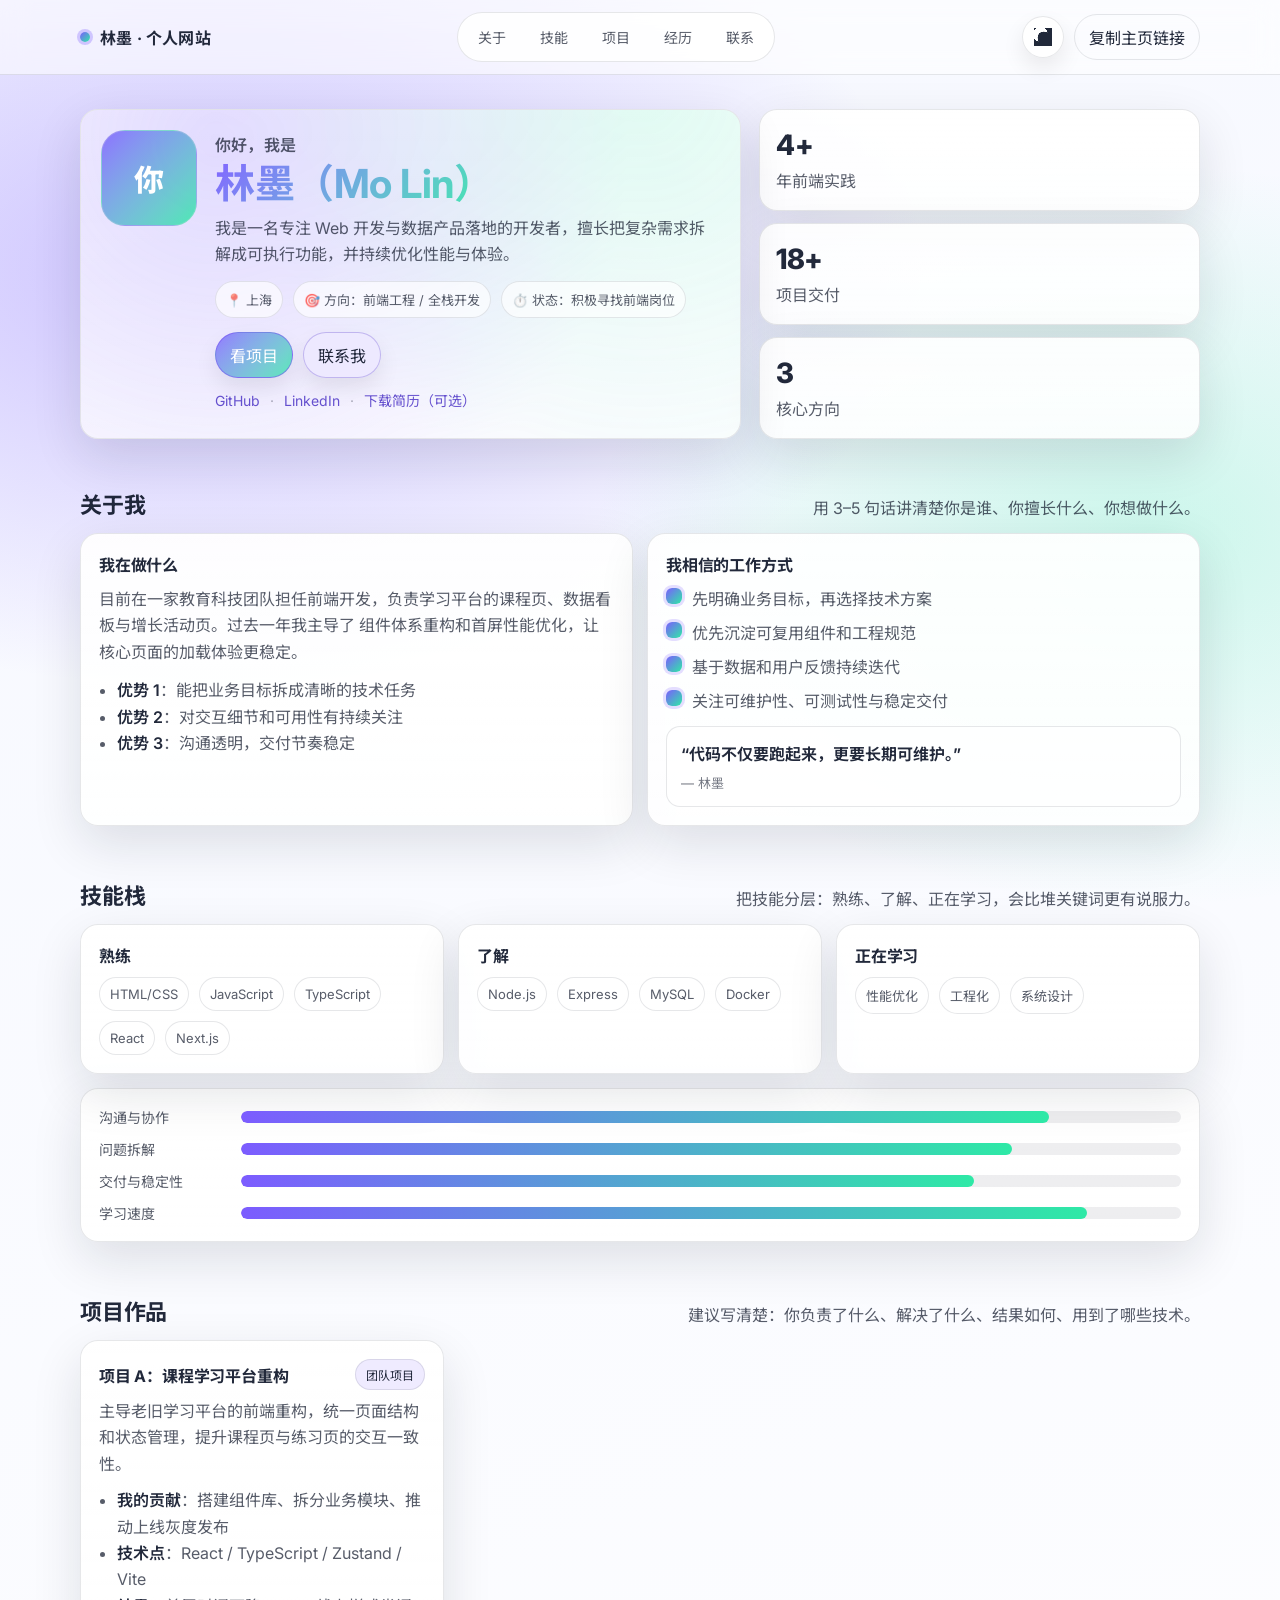
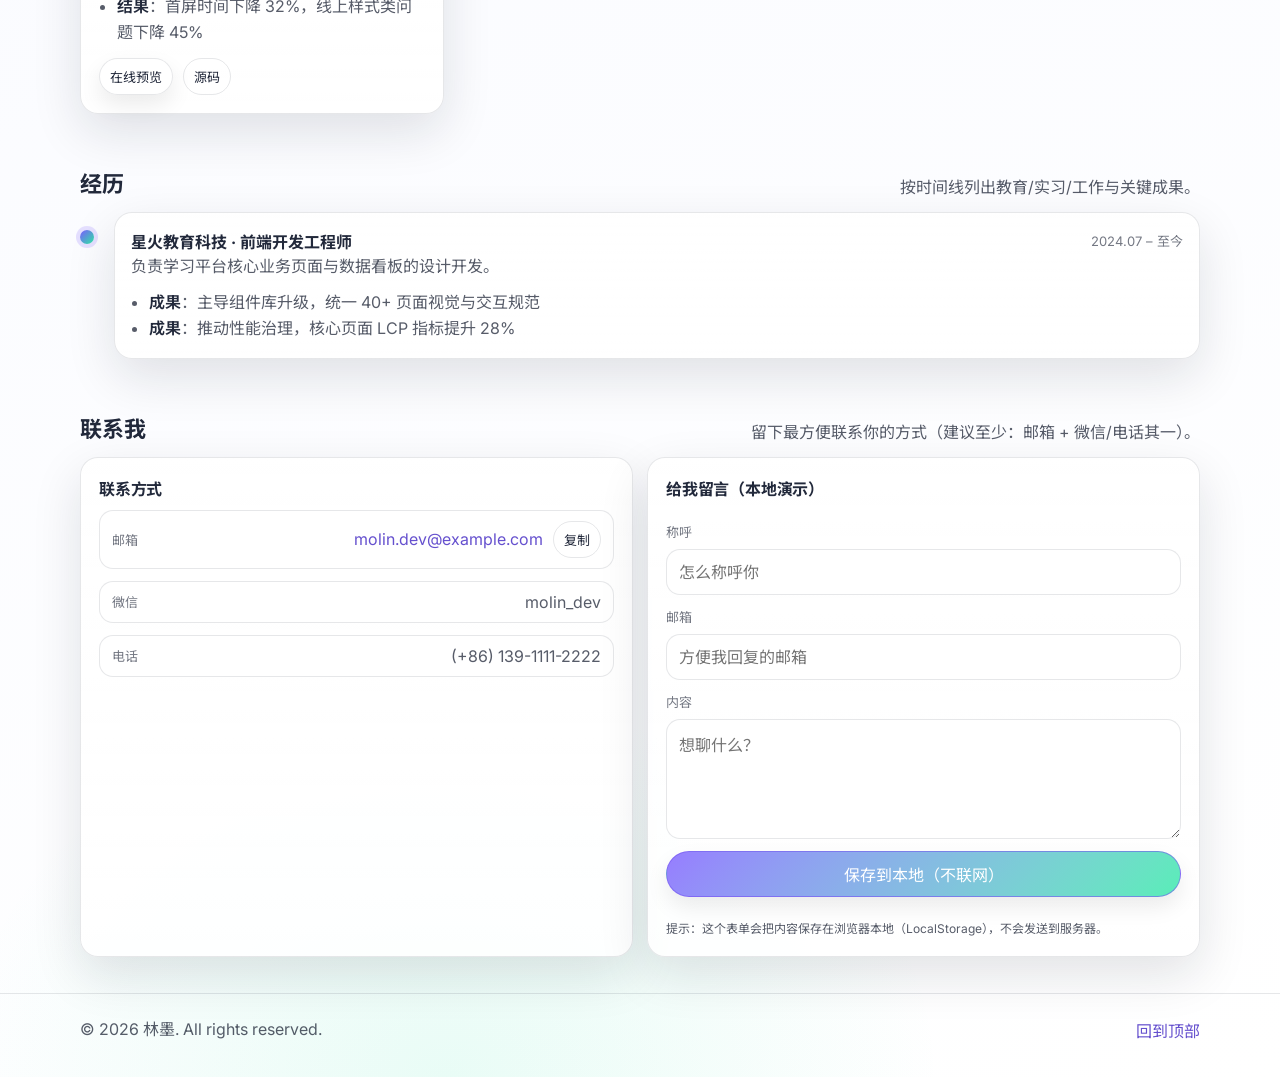
==== index.html @ f3e246c1 "Add files via upload" ====
<!doctype html>
<html lang="zh-CN">
  <head>
    <meta charset="UTF-8" />
    <meta name="viewport" content="width=device-width, initial-scale=1.0" />
    <meta name="description" content="个人自我介绍网站 / 作品集" />
    <title>我的自我介绍</title>
    <link rel="preconnect" href="https://fonts.googleapis.com" />
    <link rel="preconnect" href="https://fonts.gstatic.com" crossorigin />
    <link
      href="https://fonts.googleapis.com/css2?family=Inter:wght@400;500;600;700&family=Noto+Sans+SC:wght@400;500;600;700&display=swap"
      rel="stylesheet"
    />
    <link rel="stylesheet" href="./styles.css" />
  </head>
  <body>
    <a class="skip-link" href="#main">跳到主要内容</a>

    <header class="topbar" id="top">
      <div class="container topbar__inner">
        <a class="brand" href="#top" aria-label="返回顶部">
          <span class="brand__dot" aria-hidden="true"></span>
          <span class="brand__text">林墨 · 个人网站</span>
        </a>

        <nav class="nav" aria-label="主导航">
          <a class="nav__link" href="#about">关于</a>
          <a class="nav__link" href="#skills">技能</a>
          <a class="nav__link" href="#projects">项目</a>
          <a class="nav__link" href="#experience">经历</a>
          <a class="nav__link" href="#contact">联系</a>
        </nav>

        <div class="actions">
          <button class="icon-btn" id="themeToggle" type="button" aria-label="切换主题">
            <span class="icon" data-icon="sun" aria-hidden="true"></span>
          </button>
          <button class="btn btn--ghost" id="copyLink" type="button">复制主页链接</button>
        </div>
      </div>
    </header>

    <main id="main">
      <section class="hero">
        <div class="container hero__inner">
          <div class="hero__card">
            <div class="hero__avatar" role="img" aria-label="头像占位符">你</div>
            <div class="hero__content">
              <p class="kicker">你好，我是</p>
              <h1 class="hero__title">
                <span class="grad" id="profileName">林墨（Mo Lin）</span>
              </h1>
              <p class="hero__subtitle" id="profileBio">
                我是一名专注 Web 开发与数据产品落地的开发者，擅长把复杂需求拆解成可执行功能，并持续优化性能与体验。
              </p>

              <div class="hero__meta">
                <span class="pill" id="profileCity">📍 上海</span>
                <span class="pill" id="profileDirection">🎯 方向：前端工程 / 全栈开发</span>
                <span class="pill" id="profileStatus">⏱️ 状态：积极寻找前端岗位</span>
              </div>

              <div class="hero__cta">
                <a class="btn btn--primary" href="#projects">看项目</a>
                <a class="btn btn--soft" href="#contact">联系我</a>
              </div>

              <div class="hero__quick">
                <a class="link" id="githubLink" href="https://github.com/molin-dev" target="_blank" rel="noreferrer">GitHub</a>
                <span class="sep" aria-hidden="true">·</span>
                <a class="link" id="linkedinLink" href="https://www.linkedin.com/in/molin-dev/" target="_blank" rel="noreferrer">LinkedIn</a>
                <span class="sep" aria-hidden="true">·</span>
                <a class="link" href="#" id="downloadResume">下载简历（可选）</a>
              </div>
            </div>
          </div>

          <div class="hero__stats" aria-label="个人亮点">
            <div class="stat">
              <div class="stat__num">4+</div>
              <div class="stat__label">年前端实践</div>
            </div>
            <div class="stat">
              <div class="stat__num">18+</div>
              <div class="stat__label">项目交付</div>
            </div>
            <div class="stat">
              <div class="stat__num">3</div>
              <div class="stat__label">核心方向</div>
            </div>
          </div>
        </div>
      </section>

      <section class="section" id="about">
        <div class="container">
          <div class="section__head">
            <h2 class="section__title">关于我</h2>
            <p class="section__desc">用 3–5 句话讲清楚你是谁、你擅长什么、你想做什么。</p>
          </div>

          <div class="grid grid--2">
            <div class="card">
              <h3 class="card__title">我在做什么</h3>
              <p class="muted">
                目前在一家教育科技团队担任前端开发，负责学习平台的课程页、数据看板与增长活动页。过去一年我主导了
                组件体系重构和首屏性能优化，让核心页面的加载体验更稳定。
              </p>
              <ul class="list">
                <li><strong>优势 1</strong>：能把业务目标拆成清晰的技术任务</li>
                <li><strong>优势 2</strong>：对交互细节和可用性有持续关注</li>
                <li><strong>优势 3</strong>：沟通透明，交付节奏稳定</li>
              </ul>
            </div>

            <div class="card">
              <h3 class="card__title">我相信的工作方式</h3>
              <ul class="checks">
                <li>先明确业务目标，再选择技术方案</li>
                <li>优先沉淀可复用组件和工程规范</li>
                <li>基于数据和用户反馈持续迭代</li>
                <li>关注可维护性、可测试性与稳定交付</li>
              </ul>
              <div class="quote">
                <p>“代码不仅要跑起来，更要长期可维护。”</p>
                <span class="quote__by">— 林墨</span>
              </div>
            </div>
          </div>
        </div>
      </section>

      <section class="section" id="skills">
        <div class="container">
          <div class="section__head">
            <h2 class="section__title">技能栈</h2>
            <p class="section__desc">把技能分层：熟练、了解、正在学习，会比堆关键词更有说服力。</p>
          </div>

          <div class="grid grid--3" id="skillsGrid">
            <div class="card">
              <h3 class="card__title">熟练</h3>
              <div class="tags">
                <span class="tag">HTML/CSS</span>
                <span class="tag">JavaScript</span>
                <span class="tag">TypeScript</span>
                <span class="tag">React</span>
                <span class="tag">Next.js</span>
              </div>
            </div>
            <div class="card">
              <h3 class="card__title">了解</h3>
              <div class="tags">
                <span class="tag">Node.js</span>
                <span class="tag">Express</span>
                <span class="tag">MySQL</span>
                <span class="tag">Docker</span>
              </div>
            </div>
            <div class="card">
              <h3 class="card__title">正在学习</h3>
              <div class="tags">
                <span class="tag">性能优化</span>
                <span class="tag">工程化</span>
                <span class="tag">系统设计</span>
              </div>
            </div>
          </div>

          <div class="card card--wide">
            <div class="meter">
              <div class="meter__row">
                <span class="meter__label">沟通与协作</span>
                <span class="meter__bar" style="--v: 86%"></span>
              </div>
              <div class="meter__row">
                <span class="meter__label">问题拆解</span>
                <span class="meter__bar" style="--v: 82%"></span>
              </div>
              <div class="meter__row">
                <span class="meter__label">交付与稳定性</span>
                <span class="meter__bar" style="--v: 78%"></span>
              </div>
              <div class="meter__row">
                <span class="meter__label">学习速度</span>
                <span class="meter__bar" style="--v: 90%"></span>
              </div>
            </div>
          </div>
        </div>
      </section>

      <section class="section" id="projects">
        <div class="container">
          <div class="section__head">
            <h2 class="section__title">项目作品</h2>
            <p class="section__desc">建议写清楚：你负责了什么、解决了什么、结果如何、用到了哪些技术。</p>
          </div>

          <div class="grid grid--3" id="projectsGrid">
            <article class="card project">
              <div class="project__top">
                <h3 class="project__title">项目 A：课程学习平台重构</h3>
                <span class="badge">团队项目</span>
              </div>
              <p class="muted">
                主导老旧学习平台的前端重构，统一页面结构和状态管理，提升课程页与练习页的交互一致性。
              </p>
              <ul class="list list--compact">
                <li><strong>我的贡献</strong>：搭建组件库、拆分业务模块、推动上线灰度发布</li>
                <li><strong>技术点</strong>：React / TypeScript / Zustand / Vite</li>
                <li><strong>结果</strong>：首屏时间下降 32%，线上样式类问题下降 45%</li>
              </ul>
              <div class="project__links">
                <a class="btn btn--tiny" href="https://example.com/learn" target="_blank" rel="noreferrer">在线预览</a>
                <a class="btn btn--tiny btn--ghost" href="https://github.com/molin-dev/learn-platform" target="_blank" rel="noreferrer">源码</a>
              </div>
            </article>
          </div>
        </div>
      </section>

      <section class="section" id="experience">
        <div class="container">
          <div class="section__head">
            <h2 class="section__title">经历</h2>
            <p class="section__desc">按时间线列出教育/实习/工作与关键成果。</p>
          </div>

          <div class="timeline" id="experienceTimeline">
            <div class="tl-item">
              <div class="tl-dot" aria-hidden="true"></div>
              <div class="tl-card">
                <div class="tl-top">
                  <h3 class="tl-title">星火教育科技 · 前端开发工程师</h3>
                  <span class="tl-time">2024.07 – 至今</span>
                </div>
                <p class="muted">负责学习平台核心业务页面与数据看板的设计开发。</p>
                <ul class="list list--compact">
                  <li><strong>成果</strong>：主导组件库升级，统一 40+ 页面视觉与交互规范</li>
                  <li><strong>成果</strong>：推动性能治理，核心页面 LCP 指标提升 28%</li>
                </ul>
              </div>
            </div>
          </div>
        </div>
      </section>

      <section class="section" id="contact">
        <div class="container">
          <div class="section__head">
            <h2 class="section__title">联系我</h2>
            <p class="section__desc">留下最方便联系你的方式（建议至少：邮箱 + 微信/电话其一）。</p>
          </div>

          <div class="grid grid--2">
            <div class="card">
              <h3 class="card__title">联系方式</h3>
              <div class="contact">
                <div class="contact__row">
                  <span class="contact__k">邮箱</span>
                  <span class="contact__v">
                    <a class="link" id="emailLink" href="mailto:molin.dev@example.com">molin.dev@example.com</a>
                    <button class="btn btn--tiny btn--ghost" id="copyEmail" type="button">复制</button>
                  </span>
                </div>
                <div class="contact__row">
                  <span class="contact__k">微信</span>
                  <span class="contact__v">molin_dev</span>
                </div>
                <div class="contact__row">
                  <span class="contact__k">电话</span>
                  <span class="contact__v">(+86) 139-1111-2222</span>
                </div>
              </div>
            </div>

            <form class="card form" id="contactForm">
              <h3 class="card__title">给我留言（本地演示）</h3>
              <label class="field">
                <span class="field__label">称呼</span>
                <input class="field__input" name="name" placeholder="怎么称呼你" autocomplete="name" required />
              </label>
              <label class="field">
                <span class="field__label">邮箱</span>
                <input
                  class="field__input"
                  type="email"
                  name="email"
                  placeholder="方便我回复的邮箱"
                  autocomplete="email"
                  required
                />
              </label>
              <label class="field">
                <span class="field__label">内容</span>
                <textarea class="field__input field__input--area" name="message" placeholder="想聊什么？" required></textarea>
              </label>
              <button class="btn btn--primary" type="submit">保存到本地（不联网）</button>
              <p class="muted tiny">
                提示：这个表单会把内容保存在浏览器本地（LocalStorage），不会发送到服务器。
              </p>
            </form>
          </div>
        </div>
      </section>
    </main>

    <footer class="footer">
      <div class="container footer__inner">
        <span class="muted">© <span id="year"></span> 林墨. All rights reserved.</span>
        <a class="link" href="#top">回到顶部</a>
      </div>
    </footer>

    <div class="toast" id="toast" role="status" aria-live="polite" aria-atomic="true"></div>

    <script src="./script.js"></script>
  </body>
</html>
---- styles.css ----
:root{
  --bg: #070A12;
  --bg2:#0B1020;
  --card: rgba(255,255,255,.06);
  --card2: rgba(255,255,255,.08);
  --border: rgba(255,255,255,.12);
  --text: rgba(255,255,255,.92);
  --muted: rgba(255,255,255,.68);
  --muted2: rgba(255,255,255,.56);
  --shadow: 0 18px 50px rgba(0,0,0,.45);
  --primary: #7C5CFF;
  --primary2:#2EE9A6;
  --focus: rgba(124, 92, 255, .45);
  --radius: 18px;
  --container: 1120px;
}

[data-theme="light"]{
  --bg: #F6F8FF;
  --bg2:#FFFFFF;
  --card: rgba(255,255,255,.86);
  --card2: rgba(255,255,255,.92);
  --border: rgba(15, 23, 42, .10);
  --text: rgba(15, 23, 42, .92);
  --muted: rgba(15, 23, 42, .70);
  --muted2: rgba(15, 23, 42, .58);
  --shadow: 0 18px 50px rgba(15,23,42,.12);
  --focus: rgba(124, 92, 255, .25);
}

*{ box-sizing:border-box; }
html{ scroll-behavior:smooth; }
body{
  margin:0;
  font-family: Inter, "Noto Sans SC", system-ui, -apple-system, "Segoe UI", Roboto, Arial, sans-serif;
  color: var(--text);
  background:
    radial-gradient(1200px 700px at 16% 10%, rgba(124,92,255,.35), transparent 60%),
    radial-gradient(900px 600px at 90% 20%, rgba(46,233,166,.22), transparent 62%),
    radial-gradient(900px 700px at 35% 100%, rgba(46,233,166,.10), transparent 55%),
    linear-gradient(160deg, var(--bg), var(--bg2));
  min-height:100dvh;
}

a{ color: inherit; text-decoration: none; }
button, input, textarea{ font: inherit; color: inherit; }

.container{
  width: min(var(--container), calc(100% - 40px));
  margin: 0 auto;
}

.skip-link{
  position:absolute;
  left:-9999px;
  top:10px;
  padding:10px 12px;
  background: var(--card2);
  border: 1px solid var(--border);
  border-radius: 12px;
  box-shadow: var(--shadow);
}
.skip-link:focus{ left: 12px; outline: none; box-shadow: 0 0 0 4px var(--focus), var(--shadow); }

.topbar{
  position: sticky;
  top: 0;
  z-index: 40;
  backdrop-filter: blur(14px);
  background: color-mix(in srgb, var(--bg2) 55%, transparent);
  border-bottom: 1px solid var(--border);
}
.topbar__inner{
  display:flex;
  align-items:center;
  justify-content:space-between;
  gap: 14px;
  padding: 12px 0;
}

.brand{ display:flex; align-items:center; gap:10px; }
.brand__dot{
  width: 10px;
  height: 10px;
  border-radius: 999px;
  background: linear-gradient(135deg, var(--primary), var(--primary2));
  box-shadow: 0 0 0 3px color-mix(in srgb, var(--primary) 30%, transparent);
}
.brand__text{ font-weight: 700; letter-spacing: .2px; }

.nav{
  display:flex;
  align-items:center;
  gap: 14px;
  padding: 6px 10px;
  border: 1px solid var(--border);
  border-radius: 999px;
  background: var(--card);
}
.nav__link{
  font-size: 14px;
  color: var(--muted);
  padding: 8px 10px;
  border-radius: 999px;
}
.nav__link:hover{
  color: var(--text);
  background: color-mix(in srgb, var(--card2) 70%, transparent);
}

.actions{ display:flex; align-items:center; gap: 10px; }

.btn{
  display:inline-flex;
  align-items:center;
  justify-content:center;
  gap: 8px;
  padding: 10px 14px;
  border-radius: 999px;
  border: 1px solid var(--border);
  background: var(--card);
  color: var(--text);
  cursor:pointer;
  box-shadow: 0 10px 22px rgba(0,0,0,.08);
  transition: transform .14s ease, background .14s ease, border-color .14s ease;
}
.btn:hover{ transform: translateY(-1px); background: var(--card2); }
.btn:active{ transform: translateY(0); }
.btn:focus-visible{ outline:none; box-shadow: 0 0 0 4px var(--focus), 0 10px 22px rgba(0,0,0,.08); }

.btn--primary{
  border-color: color-mix(in srgb, var(--primary) 55%, var(--border));
  background: linear-gradient(135deg, color-mix(in srgb, var(--primary) 80%, #000 0%), color-mix(in srgb, var(--primary2) 80%, #000 0%));
  color: white;
}
.btn--primary:hover{ background: linear-gradient(135deg, color-mix(in srgb, var(--primary) 88%, #000 0%), color-mix(in srgb, var(--primary2) 88%, #000 0%)); }
.btn--ghost{ background: transparent; box-shadow: none; }
.btn--soft{ background: color-mix(in srgb, var(--primary) 12%, var(--card)); border-color: color-mix(in srgb, var(--primary) 25%, var(--border)); }
.btn--tiny{ padding: 8px 10px; font-size: 13px; }

.icon-btn{
  width: 42px;
  height: 42px;
  border-radius: 999px;
  border: 1px solid var(--border);
  background: var(--card);
  cursor:pointer;
  display:grid;
  place-items:center;
  box-shadow: 0 10px 22px rgba(0,0,0,.08);
}
.icon-btn:hover{ background: var(--card2); }
.icon-btn:focus-visible{ outline:none; box-shadow: 0 0 0 4px var(--focus), 0 10px 22px rgba(0,0,0,.08); }

.icon{
  width: 18px;
  height: 18px;
  display:block;
  background: currentColor;
  mask: var(--mask) center/contain no-repeat;
  -webkit-mask: var(--mask) center/contain no-repeat;
}
.icon[data-icon="sun"]{
  --mask: radial-gradient(circle at 50% 50%, #000 36%, transparent 37%),
          conic-gradient(from 0deg, #000 0 10deg, transparent 10deg 45deg, #000 45deg 55deg, transparent 55deg 90deg, #000 90deg 100deg, transparent 100deg 135deg, #000 135deg 145deg, transparent 145deg 180deg, #000 180deg 190deg, transparent 190deg 225deg, #000 225deg 235deg, transparent 235deg 270deg, #000 270deg 280deg, transparent 280deg 315deg, #000 315deg 325deg, transparent 325deg 360deg);
}
.icon[data-icon="moon"]{
  --mask: radial-gradient(circle at 35% 35%, transparent 44%, #000 45%),
          radial-gradient(circle at 55% 55%, #000 45%, transparent 46%);
}

.hero{
  padding: 34px 0 22px;
}
.hero__inner{
  display:grid;
  grid-template-columns: 1.2fr .8fr;
  gap: 18px;
  align-items: stretch;
}

.hero__card{
  display:flex;
  gap: 18px;
  padding: 20px;
  border-radius: var(--radius);
  border: 1px solid var(--border);
  background: linear-gradient(180deg, var(--card2), var(--card));
  box-shadow: var(--shadow);
  position: relative;
  overflow: hidden;
}
.hero__card::before{
  content:"";
  position:absolute;
  inset: -60px;
  background: radial-gradient(circle at 25% 20%, rgba(124,92,255,.20), transparent 60%),
              radial-gradient(circle at 80% 10%, rgba(46,233,166,.14), transparent 55%);
  filter: blur(10px);
  pointer-events:none;
}
.hero__card > *{ position: relative; }

.hero__avatar{
  width: 96px;
  height: 96px;
  border-radius: 24px;
  display:grid;
  place-items:center;
  font-weight: 800;
  font-size: 30px;
  background: linear-gradient(135deg, color-mix(in srgb, var(--primary) 85%, #000 0%), color-mix(in srgb, var(--primary2) 85%, #000 0%));
  color: white;
  flex: 0 0 auto;
  border: 1px solid color-mix(in srgb, rgba(255,255,255,.35) 60%, var(--border));
}

.kicker{
  margin: 2px 0 6px;
  color: var(--muted);
  font-weight: 600;
  letter-spacing: .2px;
}
.hero__title{
  margin: 0;
  font-size: clamp(26px, 3.2vw, 40px);
  letter-spacing: -0.5px;
  line-height: 1.1;
}
.grad{
  background: linear-gradient(135deg, color-mix(in srgb, var(--primary) 95%, #fff 0%), color-mix(in srgb, var(--primary2) 95%, #fff 0%));
  -webkit-background-clip: text;
  background-clip: text;
  color: transparent;
}
.hero__subtitle{
  margin: 10px 0 0;
  color: var(--muted);
  line-height: 1.6;
  max-width: 60ch;
}
.hero__meta{
  display:flex;
  flex-wrap:wrap;
  gap: 10px;
  margin-top: 14px;
}
.pill{
  font-size: 13px;
  padding: 8px 10px;
  border-radius: 999px;
  border: 1px solid var(--border);
  background: color-mix(in srgb, var(--card2) 70%, transparent);
  color: var(--muted);
}
.hero__cta{ display:flex; gap: 10px; margin-top: 14px; flex-wrap:wrap; }
.hero__quick{ margin-top: 12px; color: var(--muted2); font-size: 14px; }
.sep{ opacity: .55; padding: 0 6px; }

.hero__stats{
  display:grid;
  grid-template-columns: 1fr;
  gap: 12px;
}
.stat{
  padding: 18px 16px;
  border-radius: var(--radius);
  border: 1px solid var(--border);
  background: linear-gradient(180deg, var(--card2), var(--card));
  box-shadow: var(--shadow);
}
.stat__num{
  font-weight: 800;
  font-size: 28px;
  letter-spacing: -0.4px;
}
.stat__label{ color: var(--muted); margin-top: 6px; }

.section{ padding: 26px 0; }
.section__head{
  display:flex;
  align-items:flex-end;
  justify-content:space-between;
  gap: 14px;
  margin-bottom: 14px;
}
.section__title{
  font-size: 22px;
  margin: 0;
  letter-spacing: -0.2px;
}
.section__desc{ margin: 0; color: var(--muted); max-width: 70ch; }

.grid{ display:grid; gap: 14px; }
.grid--2{ grid-template-columns: repeat(2, minmax(0,1fr)); }
.grid--3{ grid-template-columns: repeat(3, minmax(0,1fr)); }

.card{
  padding: 18px;
  border-radius: var(--radius);
  border: 1px solid var(--border);
  background: linear-gradient(180deg, var(--card2), var(--card));
  box-shadow: var(--shadow);
}
.card--wide{ margin-top: 14px; }
.card__title{ margin: 0 0 10px; font-size: 16px; letter-spacing: -0.2px; }
.muted{ color: var(--muted); line-height: 1.65; margin: 0; }
.tiny{ font-size: 12px; margin-top: 10px; }

.list{ margin: 12px 0 0; padding-left: 18px; color: var(--muted); line-height: 1.65; }
.list strong{ color: var(--text); font-weight: 600; }
.list--compact{ margin-top: 10px; }

.checks{ list-style: none; padding: 0; margin: 0; display:grid; gap: 10px; color: var(--muted); }
.checks li{
  padding-left: 26px;
  position: relative;
}
.checks li::before{
  content:"";
  width: 16px;
  height: 16px;
  border-radius: 6px;
  position: absolute;
  left: 0;
  top: 2px;
  background: linear-gradient(135deg, var(--primary), var(--primary2));
  box-shadow: 0 0 0 3px color-mix(in srgb, var(--primary) 20%, transparent);
}

.quote{
  margin-top: 14px;
  padding: 14px 14px;
  border-radius: 14px;
  border: 1px solid var(--border);
  background: color-mix(in srgb, var(--card2) 70%, transparent);
}
.quote p{ margin: 0; font-weight: 650; }
.quote__by{ display:block; margin-top: 8px; color: var(--muted2); font-size: 13px; }

.tags{ display:flex; flex-wrap:wrap; gap: 10px; }
.tag{
  padding: 8px 10px;
  border-radius: 999px;
  border: 1px solid var(--border);
  background: color-mix(in srgb, var(--card2) 70%, transparent);
  color: var(--muted);
  font-size: 13px;
}

.meter{ display:grid; gap: 12px; }
.meter__row{ display:grid; grid-template-columns: 130px 1fr; gap: 12px; align-items:center; }
.meter__label{ color: var(--muted); font-size: 14px; }
.meter__bar{
  height: 12px;
  border-radius: 999px;
  background: color-mix(in srgb, var(--border) 70%, transparent);
  position: relative;
  overflow:hidden;
}
.meter__bar::after{
  content:"";
  position:absolute;
  left:0; top:0; bottom:0;
  width: var(--v);
  border-radius: 999px;
  background: linear-gradient(90deg, var(--primary), var(--primary2));
}

.project__top{ display:flex; align-items:center; justify-content:space-between; gap: 10px; margin-bottom: 8px; }
.project__title{ margin: 0; font-size: 16px; letter-spacing: -0.2px; }
.badge{
  font-size: 12px;
  padding: 6px 10px;
  border-radius: 999px;
  border: 1px solid var(--border);
  background: color-mix(in srgb, var(--primary) 12%, var(--card));
}
.badge--soft{ background: color-mix(in srgb, var(--primary2) 14%, var(--card)); }
.project__links{ display:flex; gap: 10px; margin-top: 12px; flex-wrap:wrap; }

.timeline{ display:grid; gap: 14px; }
.tl-item{ display:grid; grid-template-columns: 22px 1fr; gap: 12px; align-items:start; }
.tl-dot{
  width: 14px; height: 14px;
  border-radius: 999px;
  background: linear-gradient(135deg, var(--primary), var(--primary2));
  margin-top: 18px;
  box-shadow: 0 0 0 4px color-mix(in srgb, var(--primary) 18%, transparent);
}
.tl-card{ padding: 16px; border-radius: var(--radius); border: 1px solid var(--border); background: linear-gradient(180deg, var(--card2), var(--card)); box-shadow: var(--shadow); }
.tl-top{ display:flex; align-items:flex-start; justify-content:space-between; gap: 10px; }
.tl-title{ margin:0; font-size: 16px; }
.tl-time{ color: var(--muted2); font-size: 13px; white-space: nowrap; padding-top: 2px; }

.contact{ display:grid; gap: 12px; }
.contact__row{ display:flex; align-items:center; justify-content:space-between; gap: 12px; padding: 10px 12px; border-radius: 14px; border: 1px solid var(--border); background: color-mix(in srgb, var(--card2) 70%, transparent); }
.contact__k{ color: var(--muted2); font-size: 13px; }
.contact__v{ display:flex; align-items:center; gap: 10px; color: var(--muted); }

.form{ display:grid; gap: 12px; }
.field{ display:grid; gap: 8px; }
.field__label{ color: var(--muted2); font-size: 13px; }
.field__input{
  border-radius: 14px;
  border: 1px solid var(--border);
  background: color-mix(in srgb, var(--bg2) 65%, transparent);
  padding: 12px 12px;
  outline: none;
}
.field__input:focus{ box-shadow: 0 0 0 4px var(--focus); border-color: color-mix(in srgb, var(--primary) 40%, var(--border)); }
.field__input--area{ min-height: 120px; resize: vertical; }

.footer{
  padding: 22px 0 34px;
  border-top: 1px solid var(--border);
  margin-top: 10px;
}
.footer__inner{ display:flex; align-items:center; justify-content:space-between; gap: 12px; flex-wrap:wrap; }

.link{ color: color-mix(in srgb, var(--primary) 75%, var(--text)); }
.link:hover{ text-decoration: underline; }

.toast{
  position: fixed;
  left: 50%;
  bottom: 18px;
  transform: translateX(-50%);
  min-width: min(520px, calc(100% - 28px));
  padding: 12px 14px;
  border-radius: 14px;
  border: 1px solid var(--border);
  background: color-mix(in srgb, var(--bg2) 82%, transparent);
  box-shadow: var(--shadow);
  color: var(--text);
  opacity: 0;
  pointer-events: none;
  transition: opacity .16s ease, transform .16s ease;
}
.toast.is-on{
  opacity: 1;
  transform: translateX(-50%) translateY(-2px);
}

@media (max-width: 980px){
  .hero__inner{ grid-template-columns: 1fr; }
  .nav{ display:none; }
}

@media (max-width: 560px){
  .container{ width: min(var(--container), calc(100% - 28px)); }
  .hero__card{ flex-direction: column; }
  .hero__avatar{ width: 86px; height: 86px; border-radius: 22px; }
  .grid--2{ grid-template-columns: 1fr; }
  .grid--3{ grid-template-columns: 1fr; }
  .meter__row{ grid-template-columns: 1fr; gap: 8px; }
}
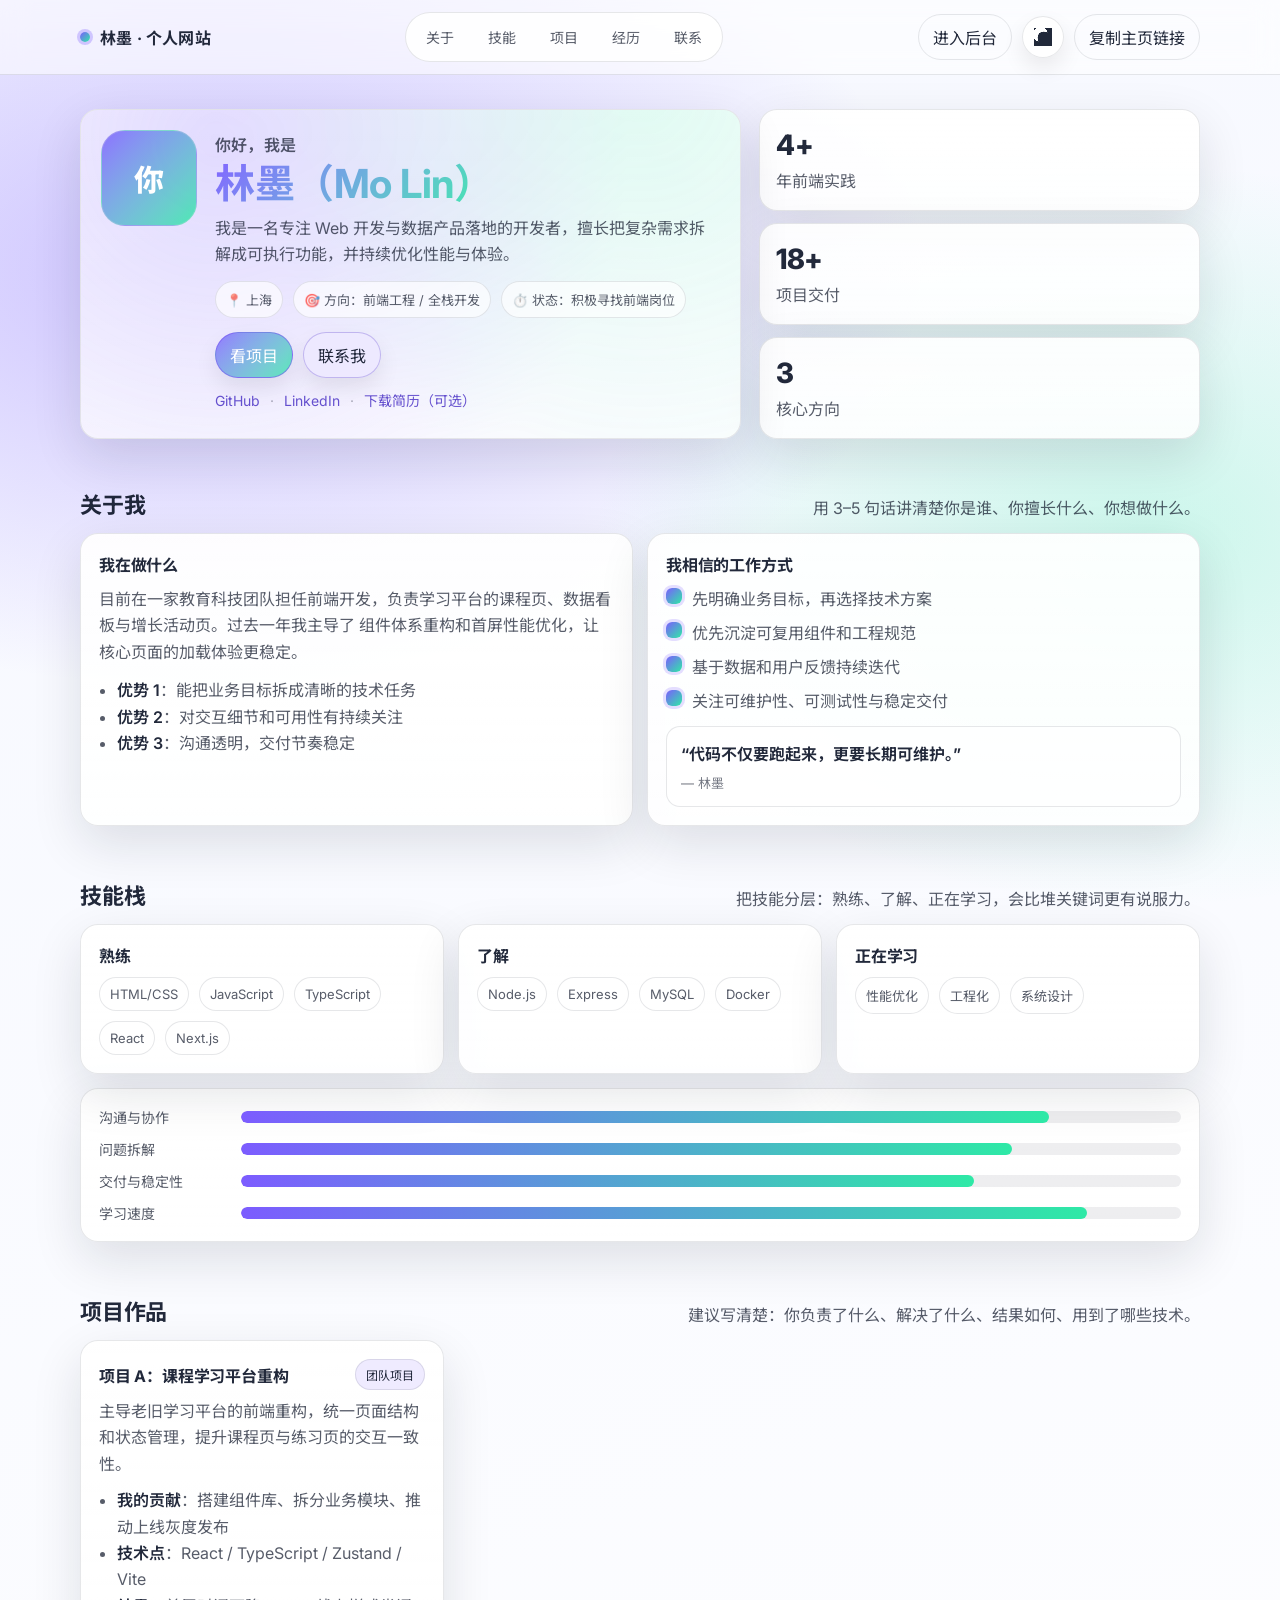
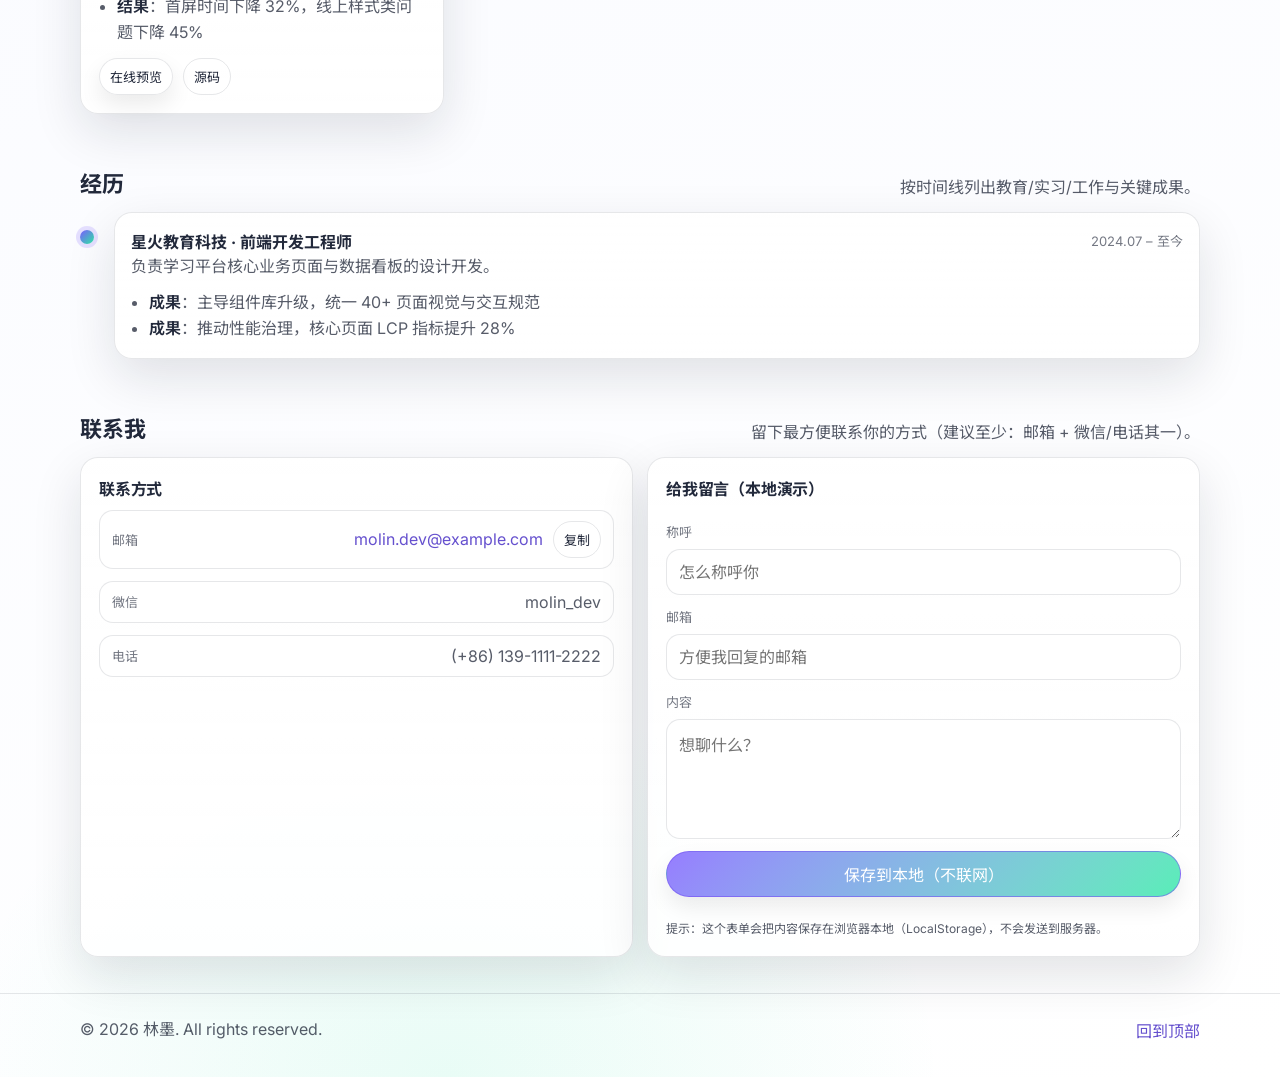
==== commit 3b6e1387: "Add files via upload" ====
--- a/index.html
+++ b/index.html
@@ -32,6 +32,7 @@
         </nav>
 
         <div class="actions">
+          <a class="btn btn--ghost" href="/admin">进入后台</a>
           <button class="icon-btn" id="themeToggle" type="button" aria-label="切换主题">
             <span class="icon" data-icon="sun" aria-hidden="true"></span>
           </button>
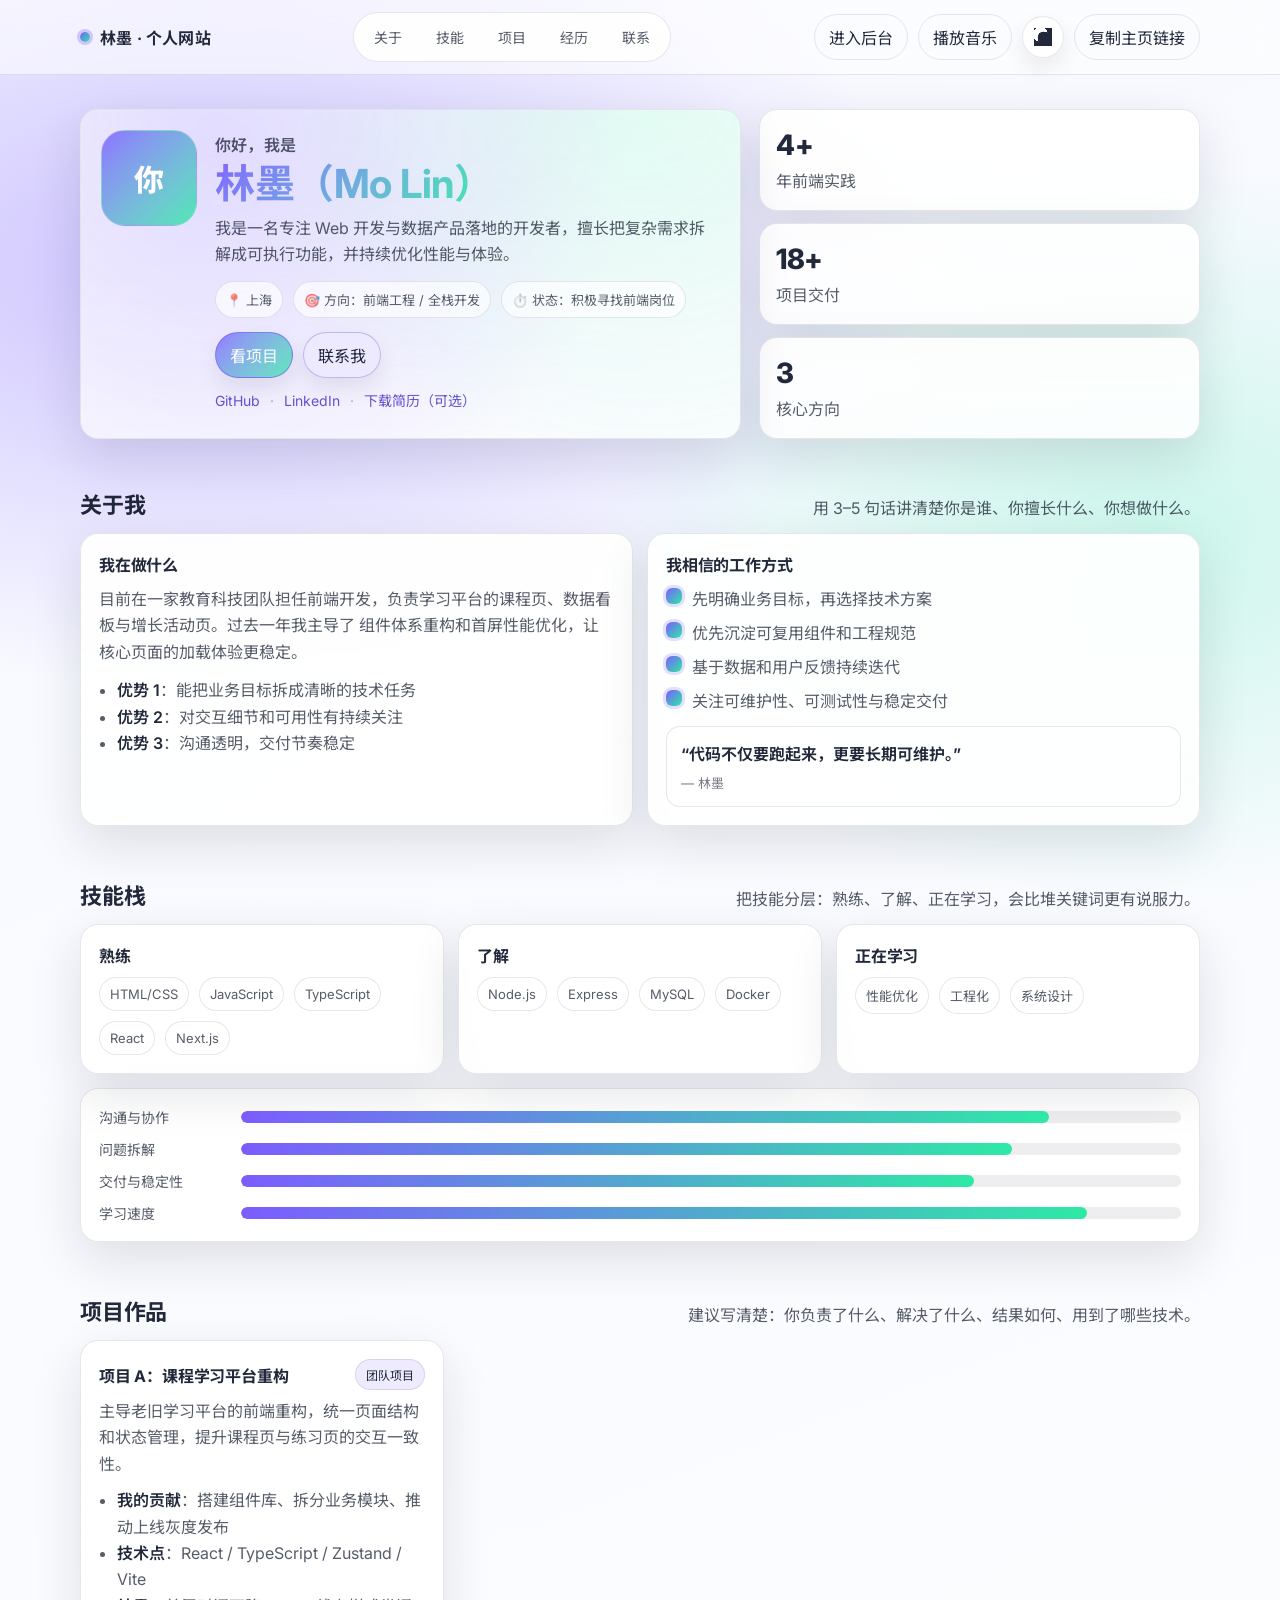
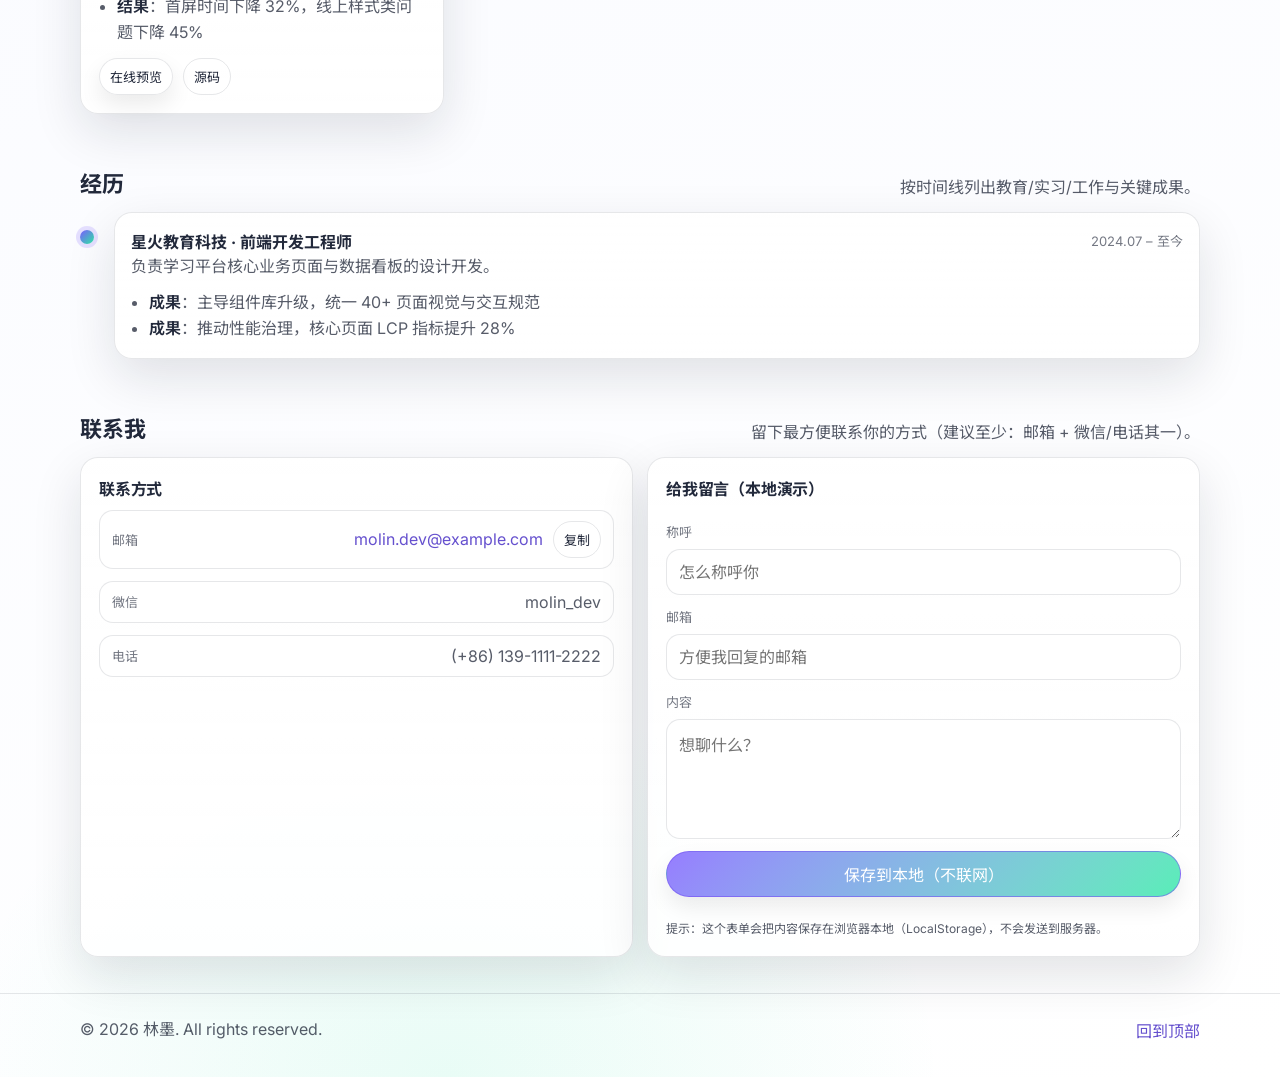
==== commit 92139c77: "Add files via upload" ====
--- a/index.html
+++ b/index.html
@@ -33,6 +33,7 @@
 
         <div class="actions">
           <a class="btn btn--ghost" href="/admin">进入后台</a>
+          <button class="btn btn--ghost" id="bgmToggle" type="button" aria-label="切换背景音乐">播放音乐</button>
           <button class="icon-btn" id="themeToggle" type="button" aria-label="切换主题">
             <span class="icon" data-icon="sun" aria-hidden="true"></span>
           </button>
@@ -316,6 +317,8 @@
 
     <div class="toast" id="toast" role="status" aria-live="polite" aria-atomic="true"></div>
 
+    <audio id="bgmAudio" loop preload="metadata" src="./audio/im-waiting.mp3"></audio>
+
     <script src="./script.js"></script>
   </body>
 </html>
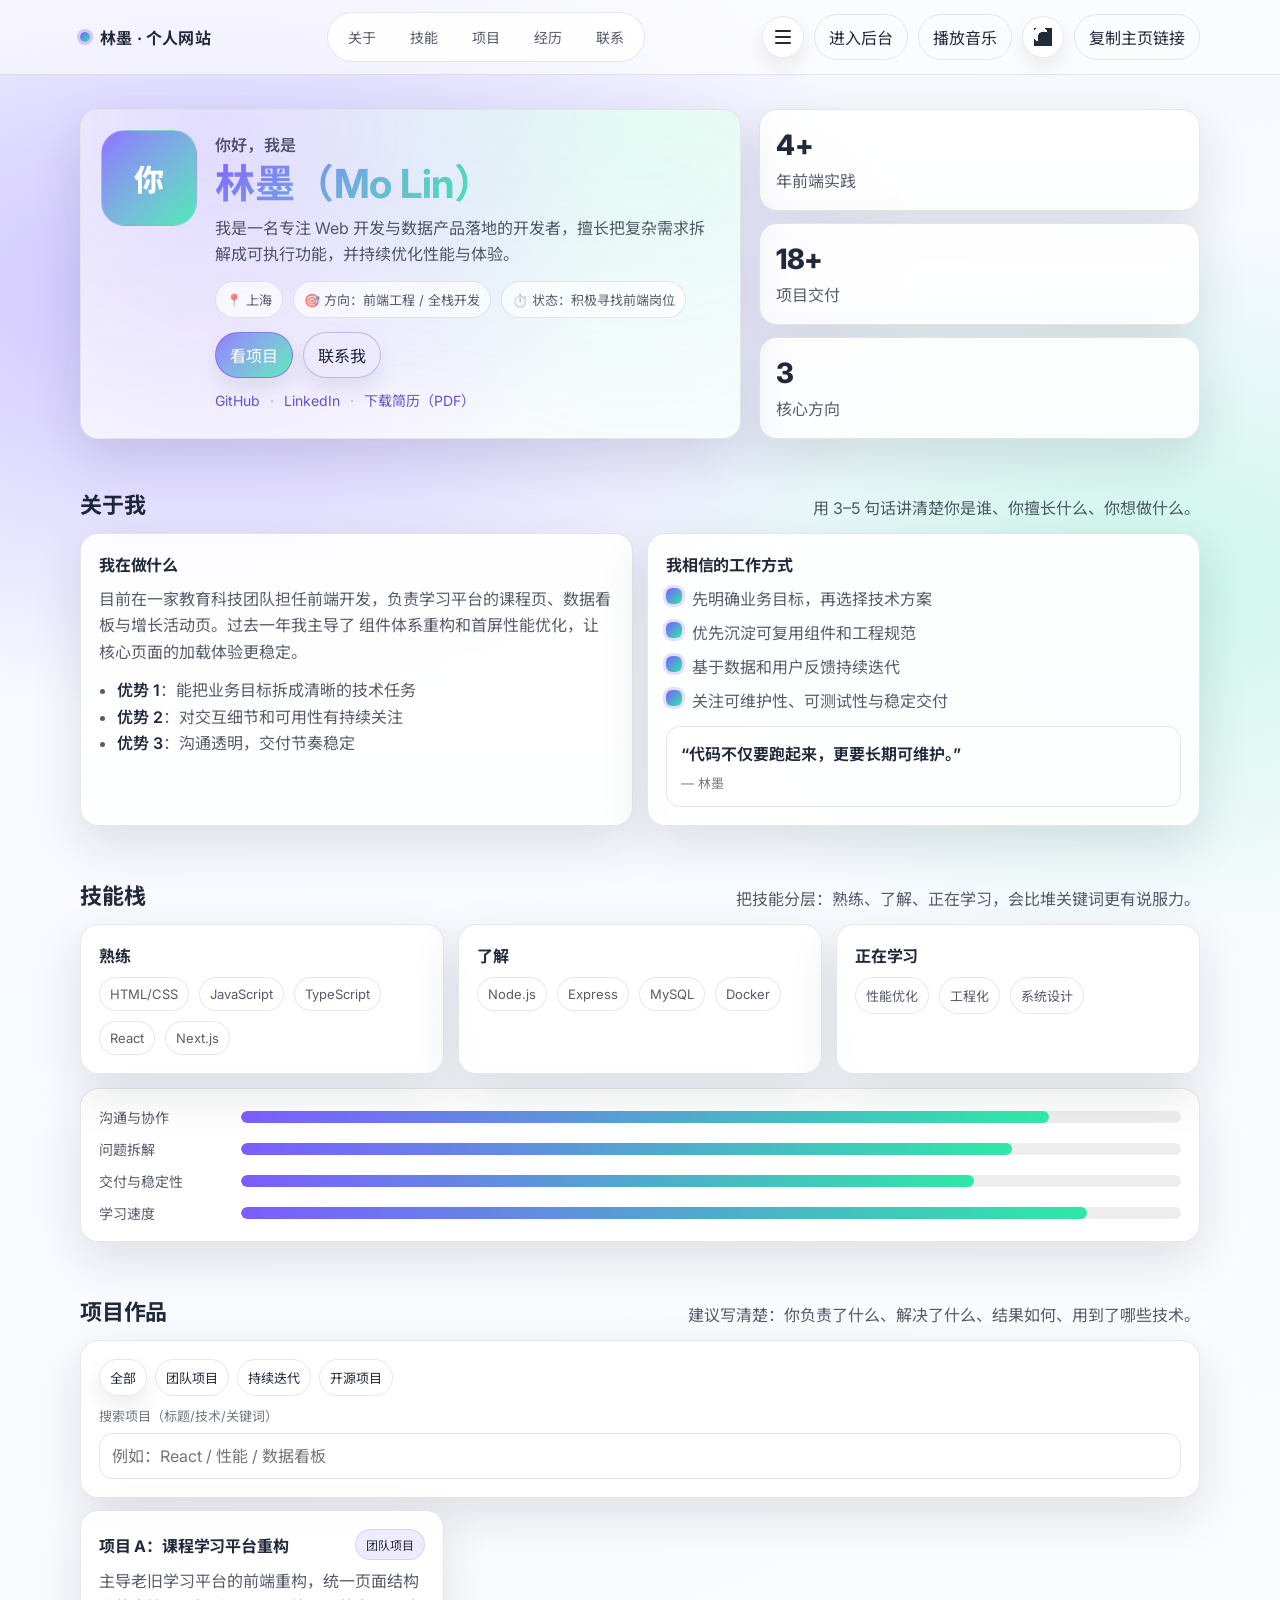
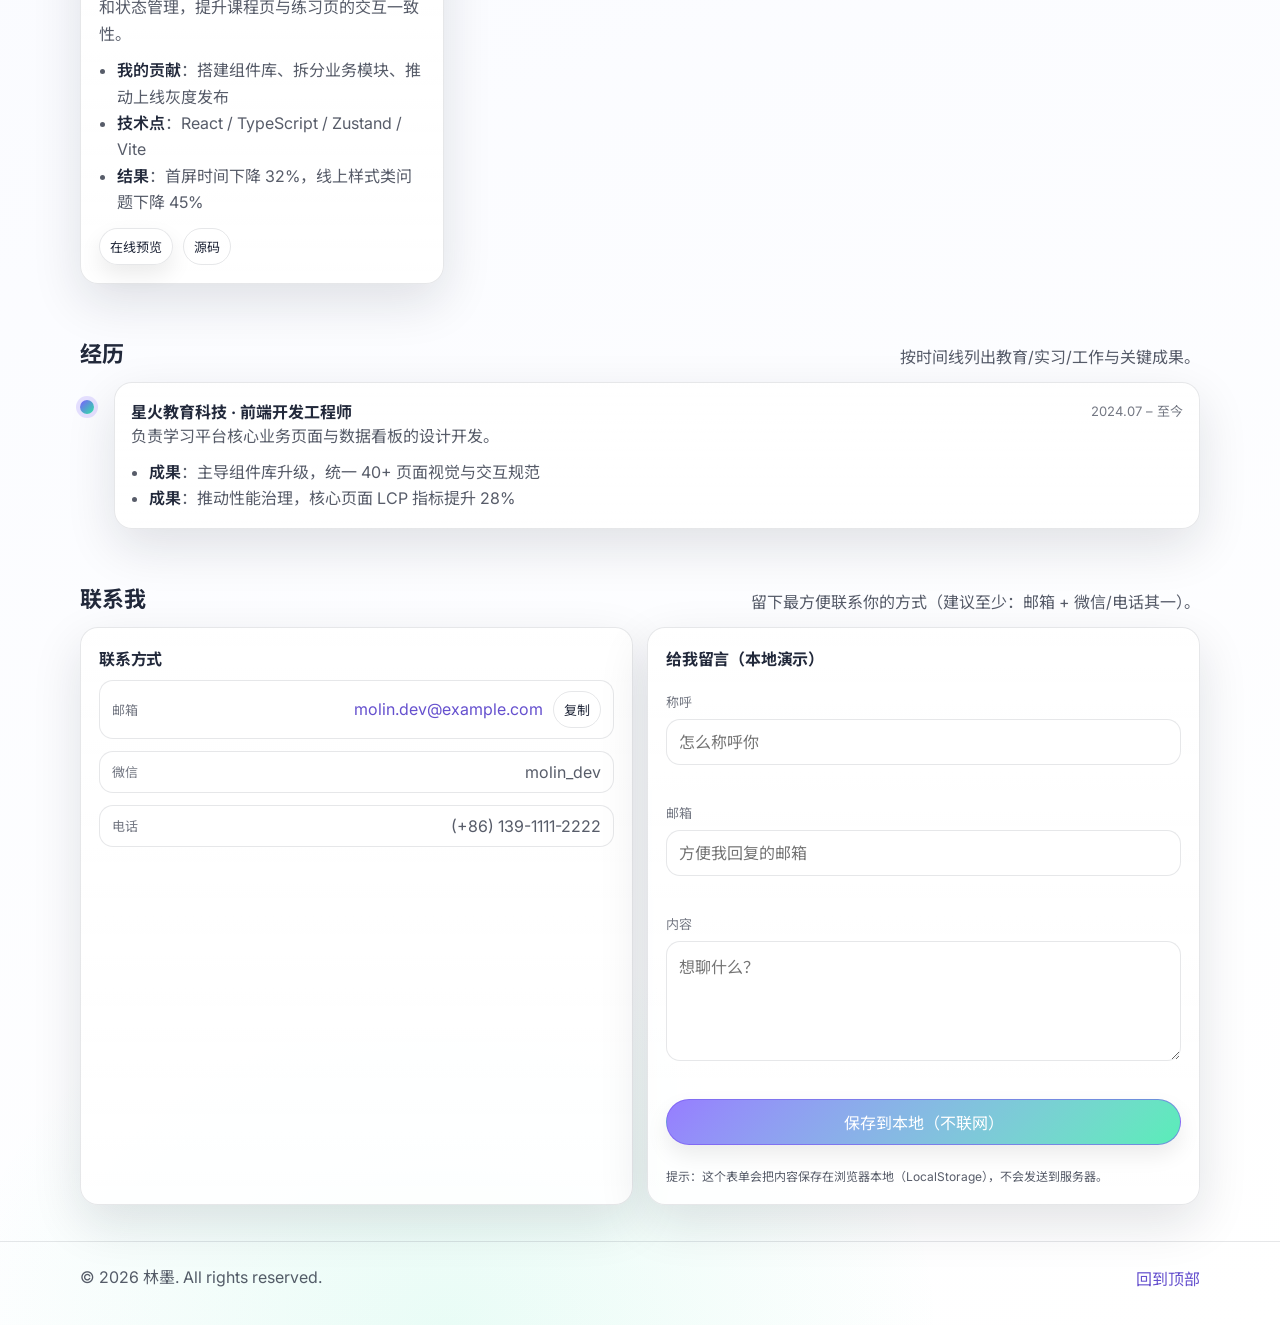
==== commit 48261f56: "Add files via upload" ====
--- a/index.html
+++ b/index.html
@@ -3,8 +3,24 @@
   <head>
     <meta charset="UTF-8" />
     <meta name="viewport" content="width=device-width, initial-scale=1.0" />
-    <meta name="description" content="个人自我介绍网站 / 作品集" />
-    <title>我的自我介绍</title>
+    <meta name="description" content="林墨的前端工程师作品集，展示项目经验、技能栈与可量化成果。" />
+    <meta name="keywords" content="前端工程师,作品集,个人网站,React,TypeScript" />
+    <meta name="author" content="林墨" />
+    <link rel="canonical" href="https://example.com/" />
+
+    <meta property="og:type" content="website" />
+    <meta property="og:locale" content="zh_CN" />
+    <meta property="og:title" content="林墨 | 前端工程师作品集" />
+    <meta property="og:description" content="聚焦 Web 开发、性能优化与业务落地的个人作品集。" />
+    <meta property="og:url" content="https://example.com/" />
+    <meta property="og:image" content="https://example.com/og-cover.png" />
+
+    <meta name="twitter:card" content="summary_large_image" />
+    <meta name="twitter:title" content="林墨 | 前端工程师作品集" />
+    <meta name="twitter:description" content="查看我的项目案例、技术栈与工程实践。" />
+    <meta name="twitter:image" content="https://example.com/og-cover.png" />
+
+    <title>林墨 | 前端工程师作品集</title>
     <link rel="preconnect" href="https://fonts.googleapis.com" />
     <link rel="preconnect" href="https://fonts.gstatic.com" crossorigin />
     <link
@@ -32,6 +48,18 @@
         </nav>
 
         <div class="actions">
+          <button
+            class="icon-btn nav-toggle"
+            id="navToggle"
+            type="button"
+            aria-label="打开导航菜单"
+            aria-expanded="false"
+            aria-controls="mobileNav"
+          >
+            <span class="nav-toggle__bar" aria-hidden="true"></span>
+            <span class="nav-toggle__bar" aria-hidden="true"></span>
+            <span class="nav-toggle__bar" aria-hidden="true"></span>
+          </button>
           <a class="btn btn--ghost" href="/admin">进入后台</a>
           <button class="btn btn--ghost" id="bgmToggle" type="button" aria-label="切换背景音乐">播放音乐</button>
           <button class="icon-btn" id="themeToggle" type="button" aria-label="切换主题">
@@ -41,6 +69,17 @@
         </div>
       </div>
     </header>
+
+    <div class="mobile-nav" id="mobileNav" hidden>
+      <div class="mobile-nav__backdrop" id="mobileNavBackdrop"></div>
+      <nav class="mobile-nav__panel" aria-label="移动端导航">
+        <a class="mobile-nav__link" href="#about">关于</a>
+        <a class="mobile-nav__link" href="#skills">技能</a>
+        <a class="mobile-nav__link" href="#projects">项目</a>
+        <a class="mobile-nav__link" href="#experience">经历</a>
+        <a class="mobile-nav__link" href="#contact">联系</a>
+      </nav>
+    </div>
 
     <main id="main">
       <section class="hero">
@@ -72,7 +111,7 @@
                 <span class="sep" aria-hidden="true">·</span>
                 <a class="link" id="linkedinLink" href="https://www.linkedin.com/in/molin-dev/" target="_blank" rel="noreferrer">LinkedIn</a>
                 <span class="sep" aria-hidden="true">·</span>
-                <a class="link" href="#" id="downloadResume">下载简历（可选）</a>
+                <a class="link" href="./assets/resume.pdf" id="downloadResume" target="_blank" rel="noreferrer">下载简历（PDF）</a>
               </div>
             </div>
           </div>
@@ -197,6 +236,19 @@
           <div class="section__head">
             <h2 class="section__title">项目作品</h2>
             <p class="section__desc">建议写清楚：你负责了什么、解决了什么、结果如何、用到了哪些技术。</p>
+          </div>
+
+          <div class="project-tools card">
+            <div class="project-tools__group" role="tablist" aria-label="项目类型筛选">
+              <button class="btn btn--tiny is-active" type="button" data-filter="all">全部</button>
+              <button class="btn btn--tiny btn--ghost" type="button" data-filter="团队项目">团队项目</button>
+              <button class="btn btn--tiny btn--ghost" type="button" data-filter="持续迭代">持续迭代</button>
+              <button class="btn btn--tiny btn--ghost" type="button" data-filter="开源项目">开源项目</button>
+            </div>
+            <label class="field project-tools__search">
+              <span class="field__label">搜索项目（标题/技术/关键词）</span>
+              <input class="field__input" id="projectSearch" type="search" placeholder="例如：React / 性能 / 数据看板" />
+            </label>
           </div>
 
           <div class="grid grid--3" id="projectsGrid">
@@ -281,7 +333,8 @@
               <h3 class="card__title">给我留言（本地演示）</h3>
               <label class="field">
                 <span class="field__label">称呼</span>
-                <input class="field__input" name="name" placeholder="怎么称呼你" autocomplete="name" required />
+                <input class="field__input" name="name" placeholder="怎么称呼你" autocomplete="name" required aria-describedby="error-name" />
+                <span class="field__error" id="error-name" role="alert"></span>
               </label>
               <label class="field">
                 <span class="field__label">邮箱</span>
@@ -292,11 +345,14 @@
                   placeholder="方便我回复的邮箱"
                   autocomplete="email"
                   required
+                  aria-describedby="error-email"
                 />
+                <span class="field__error" id="error-email" role="alert"></span>
               </label>
               <label class="field">
                 <span class="field__label">内容</span>
-                <textarea class="field__input field__input--area" name="message" placeholder="想聊什么？" required></textarea>
+                <textarea class="field__input field__input--area" name="message" placeholder="想聊什么？" required aria-describedby="error-message"></textarea>
+                <span class="field__error" id="error-message" role="alert"></span>
               </label>
               <button class="btn btn--primary" type="submit">保存到本地（不联网）</button>
               <p class="muted tiny">
@@ -315,6 +371,8 @@
       </div>
     </footer>
 
+    <button class="back-to-top" id="backToTop" type="button" aria-label="回到顶部">↑</button>
+
     <div class="toast" id="toast" role="status" aria-live="polite" aria-atomic="true"></div>
 
     <audio id="bgmAudio" loop preload="metadata" src="./audio/im-waiting.mp3"></audio>
--- a/styles.css
+++ b/styles.css
@@ -103,12 +103,68 @@
   padding: 8px 10px;
   border-radius: 999px;
 }
-.nav__link:hover{
+.nav__link:hover,
+.nav__link.is-active{
   color: var(--text);
   background: color-mix(in srgb, var(--card2) 70%, transparent);
 }
 
 .actions{ display:flex; align-items:center; gap: 10px; }
+
+.nav-toggle{
+  display: none;
+  padding: 10px;
+  width: 42px;
+  height: 42px;
+}
+.nav-toggle__bar{
+  display: block;
+  width: 16px;
+  height: 2px;
+  border-radius: 999px;
+  background: currentColor;
+}
+.nav-toggle{
+  display: none;
+  grid-auto-rows: min-content;
+  align-content: center;
+  justify-items: center;
+  gap: 4px;
+}
+.mobile-nav{
+  position: fixed;
+  inset: 0;
+  z-index: 45;
+}
+.mobile-nav__backdrop{
+  position: absolute;
+  inset: 0;
+  background: rgba(2, 6, 23, .55);
+  backdrop-filter: blur(2px);
+}
+.mobile-nav__panel{
+  position: absolute;
+  right: 12px;
+  top: 68px;
+  width: min(280px, calc(100% - 24px));
+  display: grid;
+  gap: 4px;
+  padding: 10px;
+  border-radius: 16px;
+  border: 1px solid var(--border);
+  background: linear-gradient(180deg, var(--card2), var(--card));
+  box-shadow: var(--shadow);
+}
+.mobile-nav__link{
+  padding: 10px 12px;
+  border-radius: 10px;
+  color: var(--muted);
+}
+.mobile-nav__link:hover,
+.mobile-nav__link.is-active{
+  color: var(--text);
+  background: color-mix(in srgb, var(--card2) 72%, transparent);
+}
 
 .btn{
   display:inline-flex;
@@ -367,8 +423,34 @@
   background: linear-gradient(90deg, var(--primary), var(--primary2));
 }
 
+.project-tools{
+  margin-bottom: 12px;
+  display: grid;
+  gap: 10px;
+}
+.project-tools__group{
+  display: flex;
+  gap: 8px;
+  flex-wrap: wrap;
+}
+.project-tools__search{
+  margin: 0;
+}
 .project__top{ display:flex; align-items:center; justify-content:space-between; gap: 10px; margin-bottom: 8px; }
 .project__title{ margin: 0; font-size: 16px; letter-spacing: -0.2px; }
+.project__summary{ margin-top: 8px; }
+.project__extra{
+  margin-top: 10px;
+  max-height: 0;
+  overflow: hidden;
+  transition: max-height .22s ease;
+}
+.project.is-open .project__extra{
+  max-height: 240px;
+}
+.project__toggle{
+  margin-top: 10px;
+}
 .badge{
   font-size: 12px;
   padding: 6px 10px;
@@ -410,6 +492,15 @@
 }
 .field__input:focus{ box-shadow: 0 0 0 4px var(--focus); border-color: color-mix(in srgb, var(--primary) 40%, var(--border)); }
 .field__input--area{ min-height: 120px; resize: vertical; }
+.field__input.is-invalid{
+  border-color: #ef4444;
+  box-shadow: 0 0 0 3px color-mix(in srgb, #ef4444 24%, transparent);
+}
+.field__error{
+  min-height: 18px;
+  font-size: 12px;
+  color: #fca5a5;
+}
 
 .footer{
   padding: 22px 0 34px;
@@ -442,9 +533,37 @@
   transform: translateX(-50%) translateY(-2px);
 }
 
+.back-to-top{
+  position: fixed;
+  right: 18px;
+  bottom: 84px;
+  width: 44px;
+  height: 44px;
+  border-radius: 999px;
+  border: 1px solid var(--border);
+  background: color-mix(in srgb, var(--bg2) 82%, transparent);
+  color: var(--text);
+  box-shadow: var(--shadow);
+  cursor: pointer;
+  opacity: 0;
+  pointer-events: none;
+  transform: translateY(6px);
+  transition: opacity .16s ease, transform .16s ease;
+}
+.back-to-top.is-visible{
+  opacity: 1;
+  pointer-events: auto;
+  transform: translateY(0);
+}
+.back-to-top:focus-visible{
+  outline: none;
+  box-shadow: 0 0 0 4px var(--focus), var(--shadow);
+}
+
 @media (max-width: 980px){
   .hero__inner{ grid-template-columns: 1fr; }
   .nav{ display:none; }
+  .nav-toggle{ display:grid; }
 }
 
 @media (max-width: 560px){
@@ -454,4 +573,11 @@
   .grid--2{ grid-template-columns: 1fr; }
   .grid--3{ grid-template-columns: 1fr; }
   .meter__row{ grid-template-columns: 1fr; gap: 8px; }
-}
+  .actions .btn--ghost{ display:none; }
+  .project-tools__group .btn{ flex: 1 1 calc(50% - 8px); }
+}
+
+@media (prefers-reduced-motion: reduce){
+  html{ scroll-behavior: auto; }
+  *, *::before, *::after{ animation: none !important; transition: none !important; }
+}
